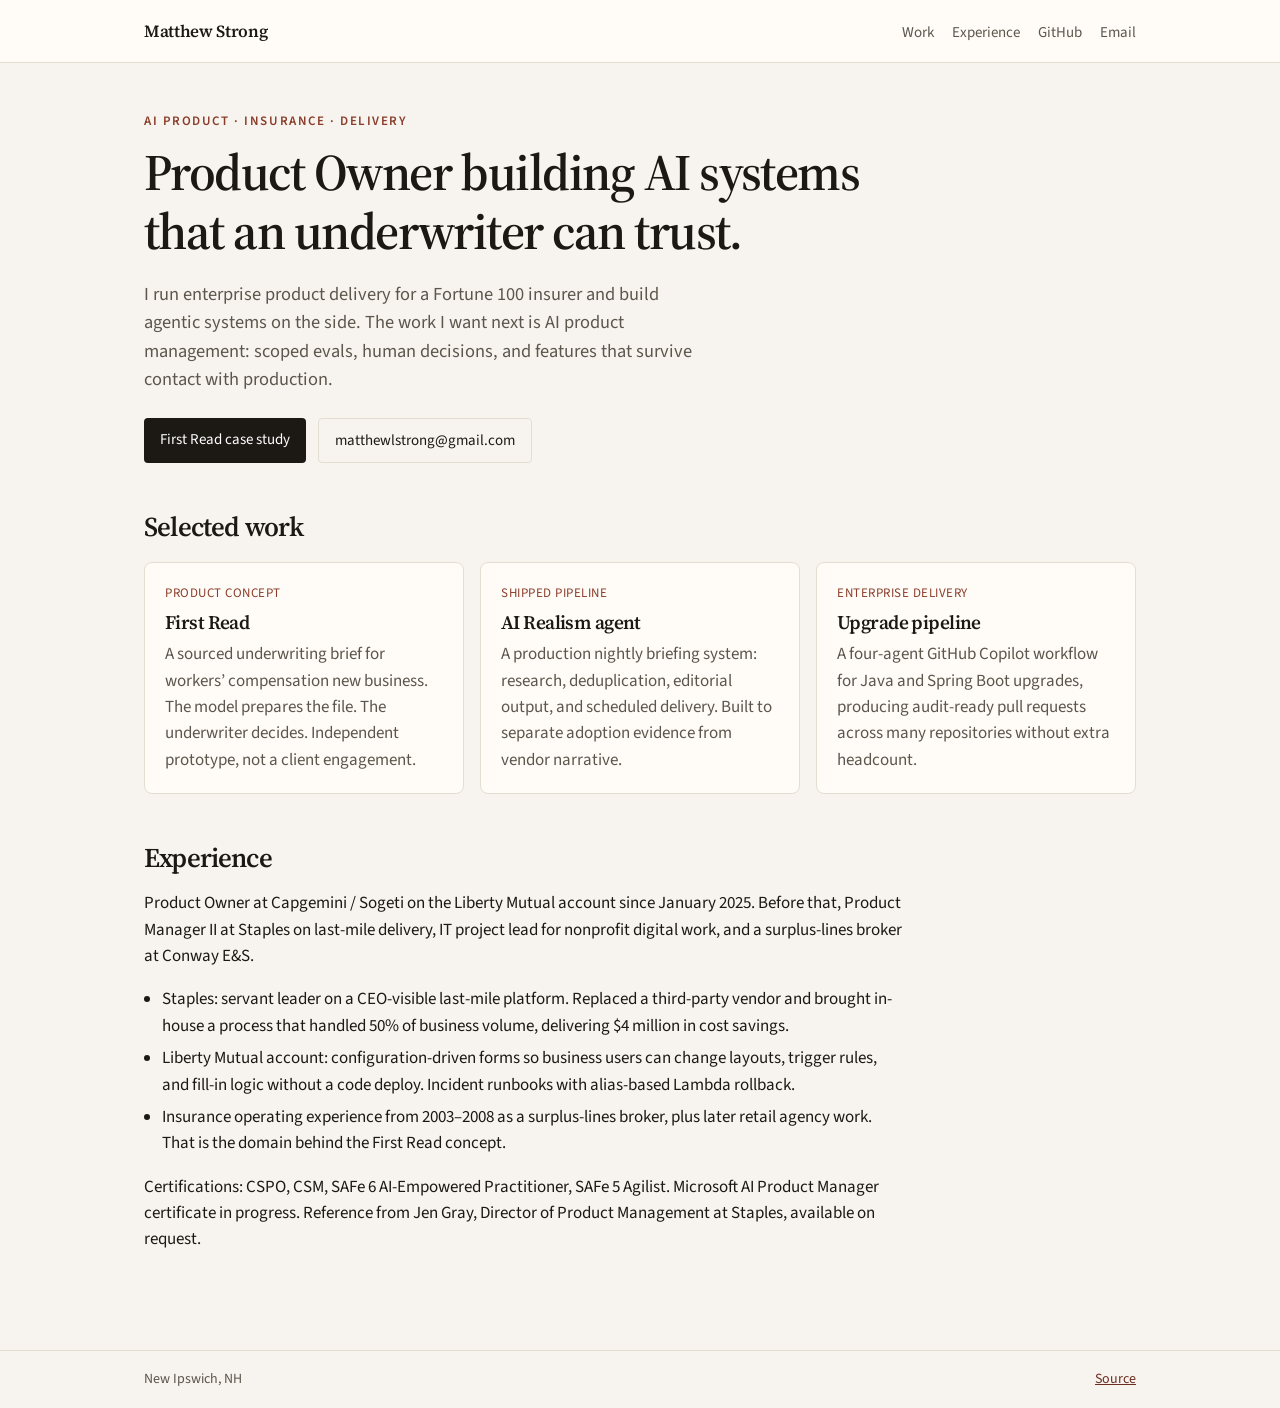
==== index.html @ be4d0a7c "Add portfolio homepage" ====
<!DOCTYPE html>
<html lang="en">
<head>
  <meta charset="utf-8">
  <meta name="viewport" content="width=device-width, initial-scale=1">
  <title>Matthew Strong — AI Product Manager</title>
  <meta name="description" content="Product Owner moving into AI product management. Insurance domain, agentic systems, and production delivery at Fortune 100 scale.">
  <link rel="preconnect" href="https://fonts.googleapis.com">
  <link rel="preconnect" href="https://fonts.gstatic.com" crossorigin>
  <link href="https://fonts.googleapis.com/css2?family=Source+Sans+3:wght@400;600&family=Source+Serif+4:opsz,wght@8..60,600&display=swap" rel="stylesheet">
  <link rel="stylesheet" href="/styles.css">
</head>
<body>
  <header class="site">
    <div class="bar">
      <a class="brand" href="/">Matthew Strong</a>
      <nav>
        <a href="/#work">Work</a>
        <a href="/#experience">Experience</a>
        <a href="https://github.com/MatthewStrongCSPO" target="_blank" rel="noopener">GitHub</a>
        <a href="mailto:matthewlstrong@gmail.com">Email</a>
      </nav>
    </div>
  </header>
  <main>
    <p class="kicker">AI product · insurance · delivery</p>
    <div class="lede">
      <h1>Product Owner building AI systems that an underwriter can trust.</h1>
      <p class="sub">I run enterprise product delivery for a Fortune 100 insurer and build agentic systems on the side. The work I want next is AI product management: scoped evals, human decisions, and features that survive contact with production.</p>
      <div class="actions">
        <a class="btn" href="/work/first-read.html">First Read case study</a>
        <a class="btn secondary" href="mailto:matthewlstrong@gmail.com">matthewlstrong@gmail.com</a>
      </div>
    </div>
    <h2 id="work">Selected work</h2>
    <div class="grid">
      <a class="card" href="/work/first-read.html">
        <div class="meta">Product concept</div>
        <h3>First Read</h3>
        <p>A sourced underwriting brief for workers’ compensation new business. The model prepares the file. The underwriter decides. Independent prototype, not a client engagement.</p>
      </a>
      <a class="card" href="/work/ai-realism.html">
        <div class="meta">Shipped pipeline</div>
        <h3>AI Realism agent</h3>
        <p>A production nightly briefing system: research, deduplication, editorial output, and scheduled delivery. Built to separate adoption evidence from vendor narrative.</p>
      </a>
      <a class="card" href="/work/copilot-upgrades.html">
        <div class="meta">Enterprise delivery</div>
        <h3>Upgrade pipeline</h3>
        <p>A four-agent GitHub Copilot workflow for Java and Spring Boot upgrades, producing audit-ready pull requests across many repositories without extra headcount.</p>
      </a>
    </div>
    <h2 id="experience">Experience</h2>
    <div class="narrow">
      <p>Product Owner at Capgemini / Sogeti on the Liberty Mutual account since January 2025. Before that, Product Manager II at Staples on last-mile delivery, IT project lead for nonprofit digital work, and a surplus-lines broker at Conway E&S.</p>
      <ul class="clean">
        <li>Staples: servant leader on a CEO-visible last-mile platform. Replaced a third-party vendor and brought in-house a process that handled 50% of business volume, delivering $4 million in cost savings.</li>
        <li>Liberty Mutual account: configuration-driven forms so business users can change layouts, trigger rules, and fill-in logic without a code deploy. Incident runbooks with alias-based Lambda rollback.</li>
        <li>Insurance operating experience from 2003–2008 as a surplus-lines broker, plus later retail agency work. That is the domain behind the First Read concept.</li>
      </ul>
      <p>Certifications: CSPO, CSM, SAFe 6 AI-Empowered Practitioner, SAFe 5 Agilist. Microsoft AI Product Manager certificate in progress. Reference from Jen Gray, Director of Product Management at Staples, available on request.</p>
    </div>
  </main>
  <footer class="site">
    <div class="bar">
      <span>New Ipswich, NH</span>
      <span><a href="https://github.com/MatthewStrongCSPO/portfolio">Source</a></span>
    </div>
  </footer>
</body>
</html>
---- styles.css ----
:root {
  --ink: #1c1915;
  --muted: #5c564c;
  --line: #e4ddd2;
  --paper: #f7f4ef;
  --card: #fffcf8;
  --accent: #8a3d2a;
  --accent-dark: #6d2e1f;
  --ok: #2f5d45;
  --warn: #8a5a12;
  --max: 760px;
  --wide: 1040px;
}

* { box-sizing: border-box; }

html { scroll-behavior: smooth; }

body {
  margin: 0;
  font-family: "Source Sans 3", "Segoe UI", sans-serif;
  color: var(--ink);
  background: var(--paper);
  line-height: 1.55;
  font-size: 17px;
}

a { color: var(--accent-dark); }

a:hover { color: var(--accent); }

header.site {
  border-bottom: 1px solid var(--line);
  background: var(--card);
}

.bar {
  max-width: var(--wide);
  margin: 0 auto;
  padding: 18px 24px;
  display: flex;
  justify-content: space-between;
  align-items: baseline;
  gap: 16px;
}

.brand {
  font-family: "Source Serif 4", Georgia, serif;
  font-weight: 600;
  color: var(--ink);
  text-decoration: none;
  letter-spacing: -0.02em;
}

nav { display: flex; gap: 18px; font-size: 15px; }

nav a { color: var(--muted); text-decoration: none; }

nav a:hover { color: var(--ink); }

main { max-width: var(--wide); margin: 0 auto; padding: 48px 24px 80px; }

.lede { max-width: var(--max); }

h1, h2, h3 {
  font-family: "Source Serif 4", Georgia, serif;
  font-weight: 600;
  letter-spacing: -0.03em;
  line-height: 1.15;
}

h1 { font-size: clamp(2.1rem, 4vw, 3.3rem); margin: 0 0 16px; }

h2 { font-size: 1.7rem; margin: 48px 0 12px; }

h3 { font-size: 1.2rem; margin: 0 0 8px; }

.kicker {
  font-size: 13px;
  letter-spacing: 0.12em;
  text-transform: uppercase;
  color: var(--accent);
  font-weight: 600;
  margin: 0 0 12px;
}

.sub { font-size: 1.15rem; color: var(--muted); max-width: 62ch; }

.actions { display: flex; gap: 12px; flex-wrap: wrap; margin-top: 24px; }

.btn {
  display: inline-block;
  background: var(--ink);
  color: #fff;
  text-decoration: none;
  padding: 10px 16px;
  border-radius: 4px;
  font-size: 15px;
}

.btn.secondary {
  background: transparent;
  color: var(--ink);
  border: 1px solid var(--line);
}

.grid {
  display: grid;
  grid-template-columns: repeat(auto-fit, minmax(260px, 1fr));
  gap: 16px;
  margin-top: 20px;
}

.card {
  background: var(--card);
  border: 1px solid var(--line);
  border-radius: 8px;
  padding: 20px;
  text-decoration: none;
  color: inherit;
  display: block;
}

.card:hover { border-color: #c9bfb2; }

.card p { color: var(--muted); margin: 0; }

.meta { font-size: 13px; color: var(--accent); letter-spacing: 0.04em; text-transform: uppercase; margin-bottom: 8px; }

.callout {
  border-left: 3px solid var(--warn);
  background: #fbf6ee;
  padding: 14px 16px;
  margin: 20px 0;
  color: var(--ink);
  font-size: 15.5px;
}

ul.clean { padding-left: 18px; }

ul.clean li { margin: 6px 0; }

table { width: 100%; border-collapse: collapse; font-size: 15.5px; background: var(--card); }

th, td { text-align: left; padding: 10px 12px; border-bottom: 1px solid var(--line); vertical-align: top; }

th { font-size: 13px; letter-spacing: 0.06em; text-transform: uppercase; color: var(--muted); }

footer.site { border-top: 1px solid var(--line); color: var(--muted); font-size: 14px; }

footer.site .bar { align-items: center; }

.narrow { max-width: var(--max); }

@media (max-width: 640px) {
  nav { display: none; }
}
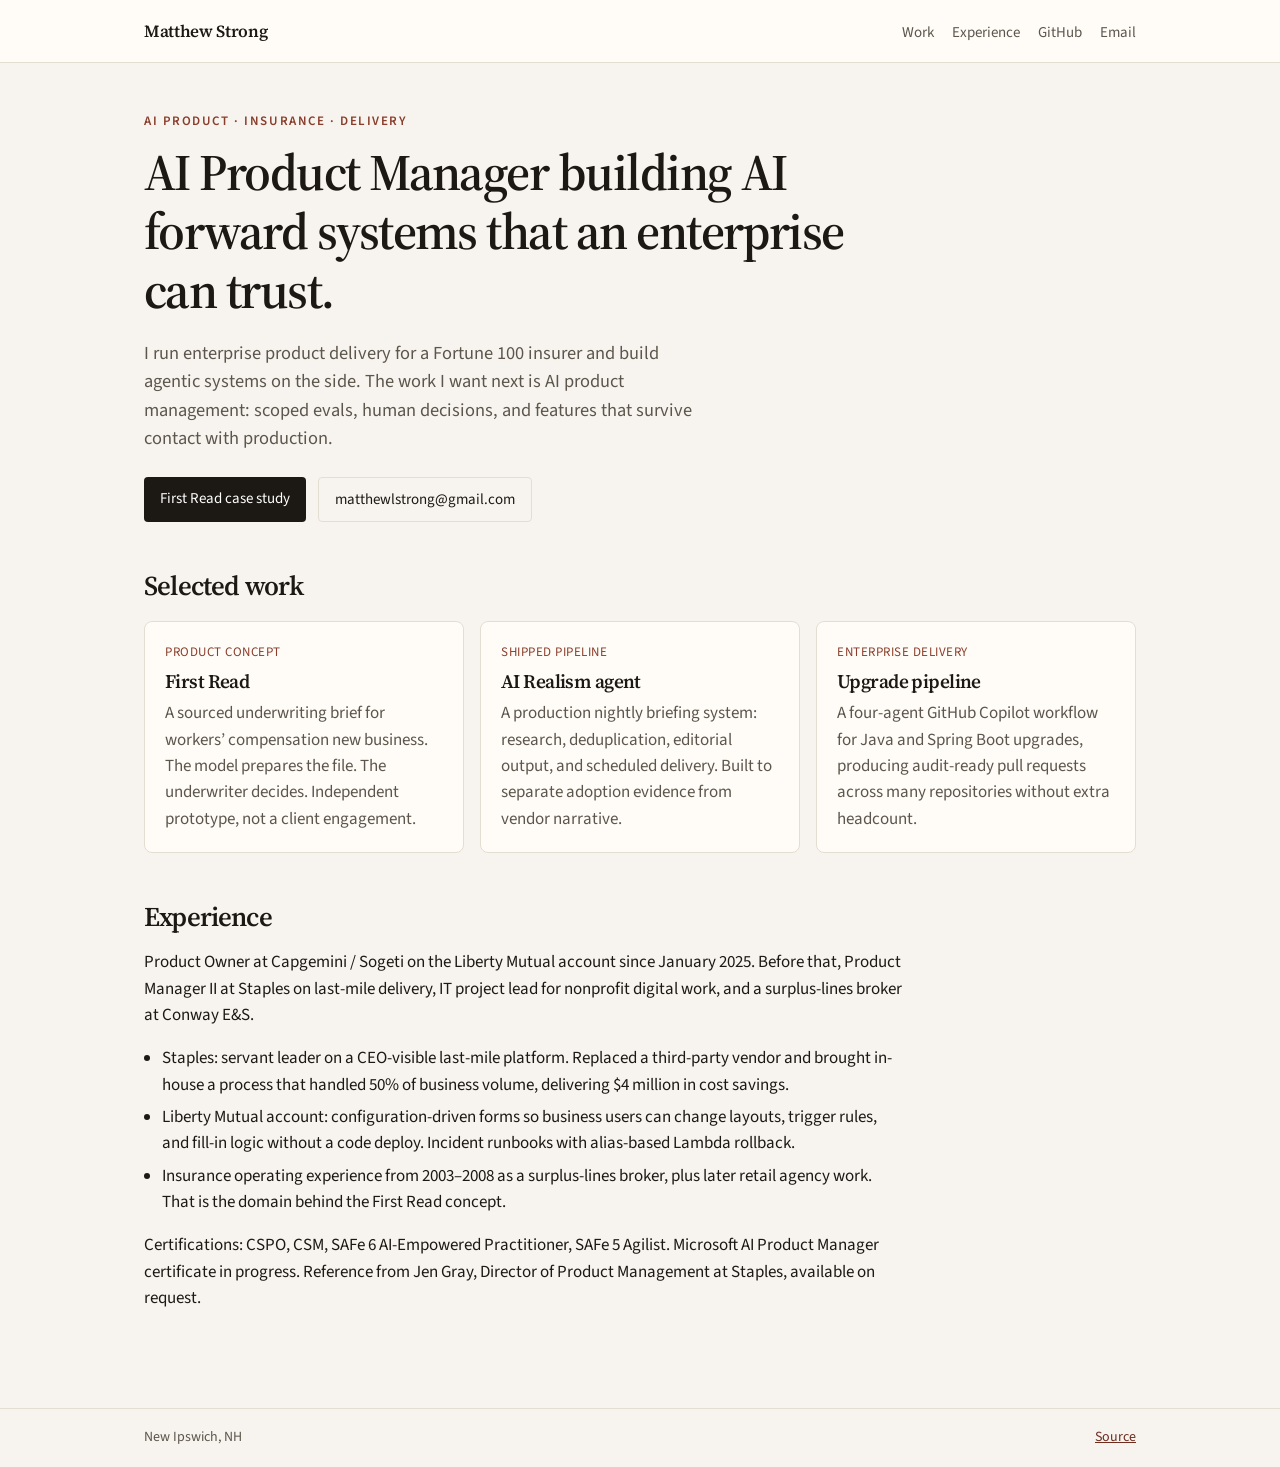
==== commit 665b8d77: "Update homepage headline to AI Product Manager positioning" ====
--- a/index.html
+++ b/index.html
@@ -4,7 +4,7 @@
   <meta charset="utf-8">
   <meta name="viewport" content="width=device-width, initial-scale=1">
   <title>Matthew Strong — AI Product Manager</title>
-  <meta name="description" content="Product Owner moving into AI product management. Insurance domain, agentic systems, and production delivery at Fortune 100 scale.">
+  <meta name="description" content="AI Product Manager building AI-forward systems that an enterprise can trust. Insurance domain, agentic systems, and production delivery at Fortune 100 scale.">
   <link rel="preconnect" href="https://fonts.googleapis.com">
   <link rel="preconnect" href="https://fonts.gstatic.com" crossorigin>
   <link href="https://fonts.googleapis.com/css2?family=Source+Sans+3:wght@400;600&family=Source+Serif+4:opsz,wght@8..60,600&display=swap" rel="stylesheet">
@@ -25,7 +25,7 @@
   <main>
     <p class="kicker">AI product · insurance · delivery</p>
     <div class="lede">
-      <h1>Product Owner building AI systems that an underwriter can trust.</h1>
+      <h1>AI Product Manager building AI forward systems that an enterprise can trust.</h1>
       <p class="sub">I run enterprise product delivery for a Fortune 100 insurer and build agentic systems on the side. The work I want next is AI product management: scoped evals, human decisions, and features that survive contact with production.</p>
       <div class="actions">
         <a class="btn" href="/work/first-read.html">First Read case study</a>
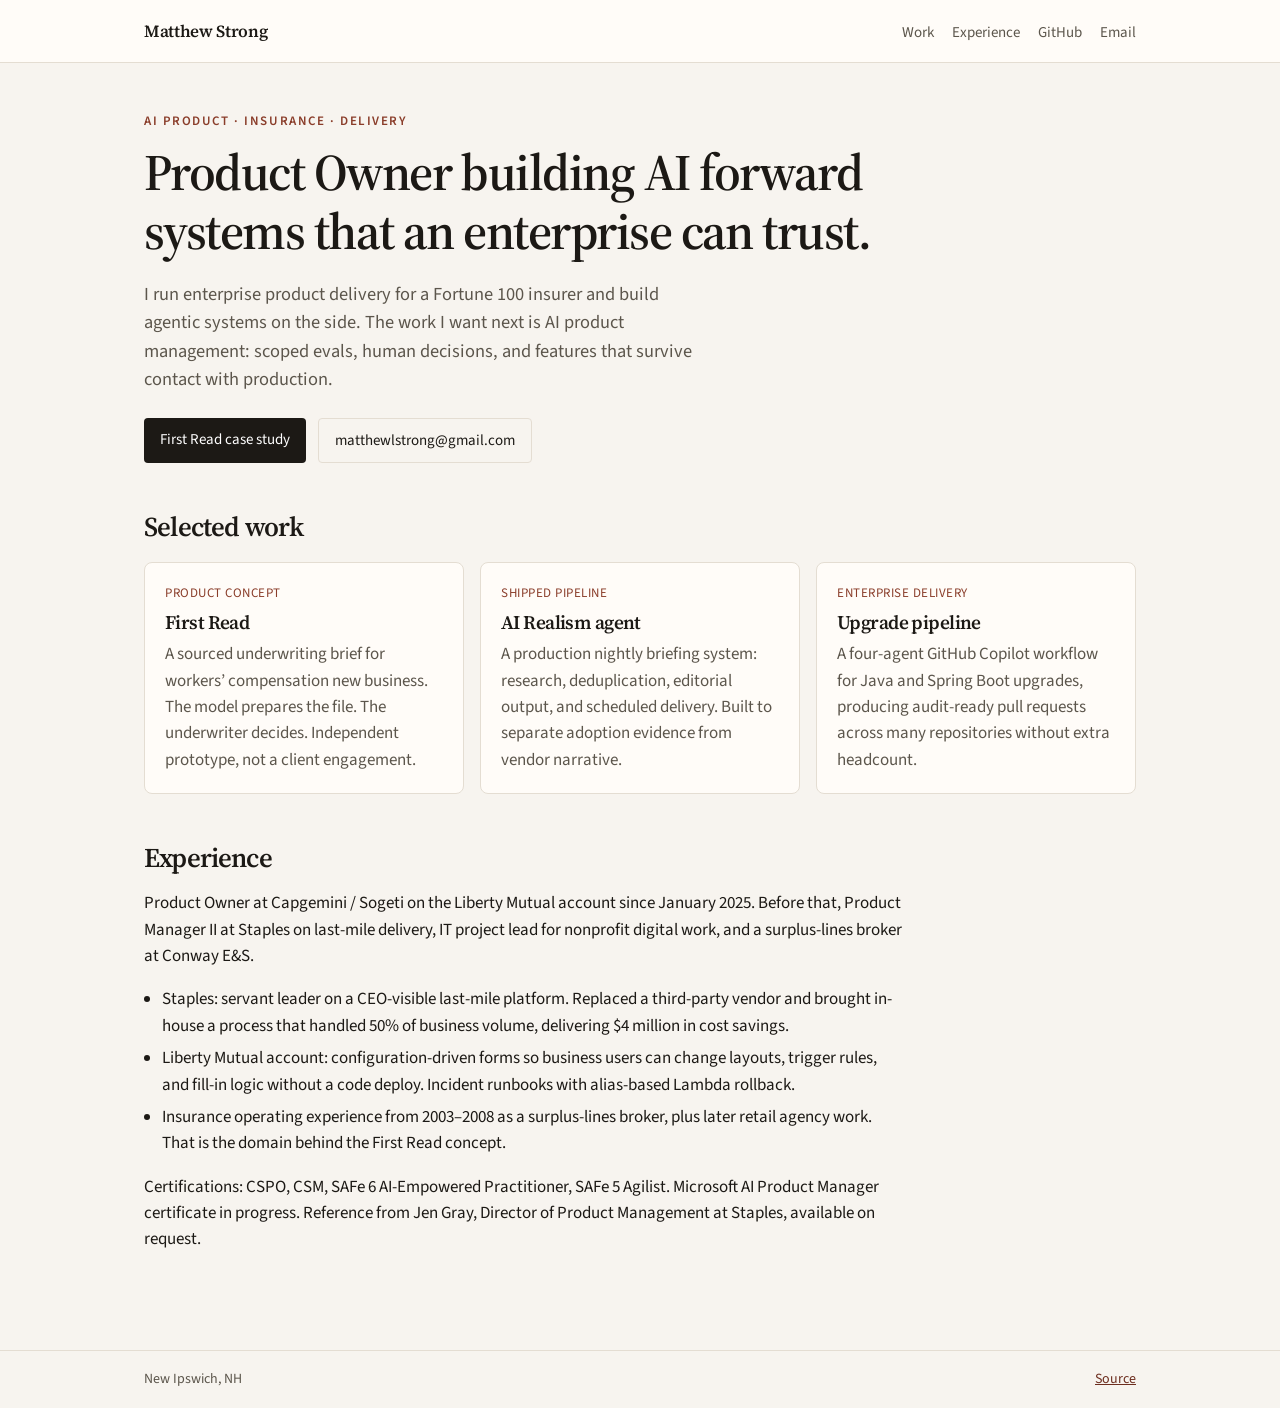
==== commit 4c6751d3: "Use Product Owner headline so title matches current role" ====
--- a/index.html
+++ b/index.html
@@ -3,8 +3,8 @@
 <head>
   <meta charset="utf-8">
   <meta name="viewport" content="width=device-width, initial-scale=1">
-  <title>Matthew Strong — AI Product Manager</title>
-  <meta name="description" content="AI Product Manager building AI-forward systems that an enterprise can trust. Insurance domain, agentic systems, and production delivery at Fortune 100 scale.">
+  <title>Matthew Strong — Product Owner</title>
+  <meta name="description" content="Product Owner building AI forward systems that an enterprise can trust. Insurance domain, agentic systems, and production delivery at Fortune 100 scale.">
   <link rel="preconnect" href="https://fonts.googleapis.com">
   <link rel="preconnect" href="https://fonts.gstatic.com" crossorigin>
   <link href="https://fonts.googleapis.com/css2?family=Source+Sans+3:wght@400;600&family=Source+Serif+4:opsz,wght@8..60,600&display=swap" rel="stylesheet">
@@ -25,7 +25,7 @@
   <main>
     <p class="kicker">AI product · insurance · delivery</p>
     <div class="lede">
-      <h1>AI Product Manager building AI forward systems that an enterprise can trust.</h1>
+      <h1>Product Owner building AI forward systems that an enterprise can trust.</h1>
       <p class="sub">I run enterprise product delivery for a Fortune 100 insurer and build agentic systems on the side. The work I want next is AI product management: scoped evals, human decisions, and features that survive contact with production.</p>
       <div class="actions">
         <a class="btn" href="/work/first-read.html">First Read case study</a>
